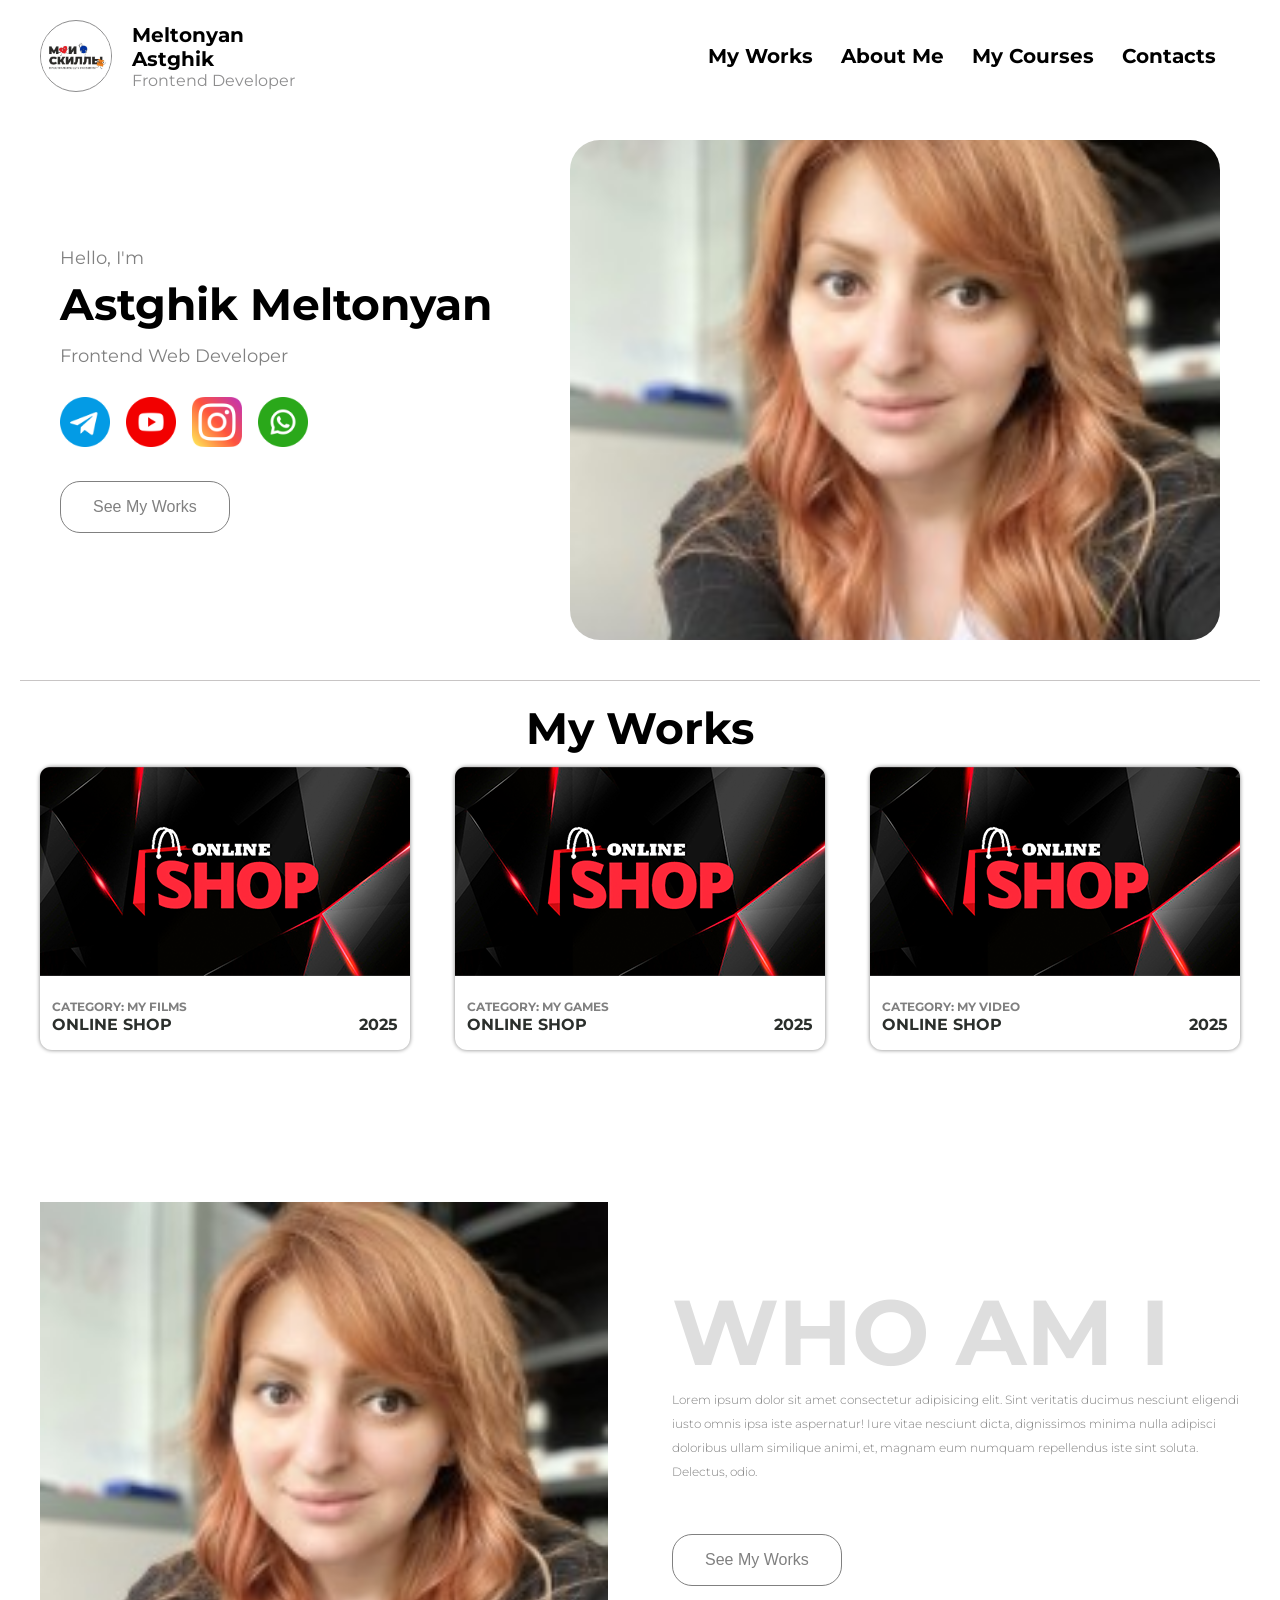
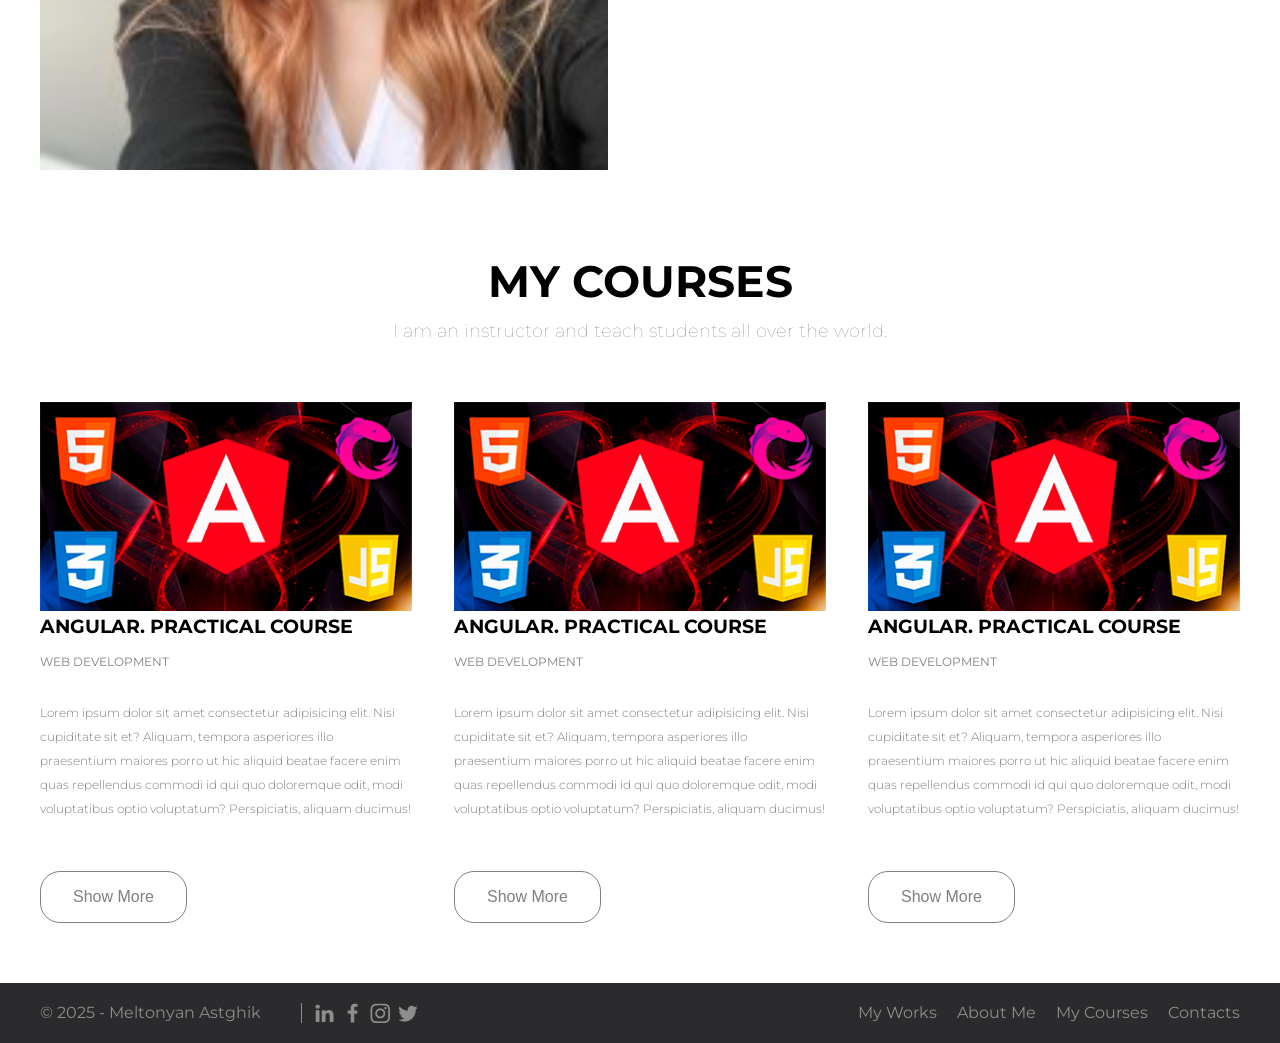
==== aboutme.html @ 7452e957 "me" ====
<!DOCTYPE html>
<html lang="en">

<head>
    <meta charset="UTF-8">
    <meta name="viewport" content="width=device-width, initial-scale=1.0">
    <title>Meltonyan Astghik</title>
    <link rel="stylesheet" href="./CSS/style.css">
</head>

<body>
    <header class="header">
        <div class="container header_container">
            <div class="logo_blok">
                <img src="./logologo.jpg" alt="" class="image">
                <div>
                    <div class="name">Meltonyan </br> Astghik</div>
                    <div class="prof">Frontend Developer</div>
                </div>
            </div>
            <div>
                <a href="#my_works" class="header_link">My Works</a>
                <a href="#about_me" class="header_link">About Me</a>
                <a href="#courses" class="header_link">My Courses</a>
                <a href="#contacts" class="header_link">Contacts</a>
            </div>
        </div>
    </header>
    <main>
        <div class="container main_container">
            <div class="container_about">
                <div>
                    <div class="about">
                        <p class="text">Hello, I'm</p>
                        <h1 class="title">Astghik Meltonyan</h1>
                        <p class="text">Frontend Web Developer</p>
                    </div>
                    <div class="social">
                        <a href="https://t.me/astghikmeltonyan" class="social_link">
                            <img src="./social/telegram.png" alt="">
                        </a>
                        <a href="" class="social_link">
                            <img src="./social/youtube.png" alt="">
                        </a>
                        <a href="" class="social_link">
                            <img src="./social/insta.png" alt="">
                        </a>
                        <a href="" class="social_link">
                            <img src="./social/free-icon-whatsapp-4494494.png" alt="">
                        </a>
                    </div>
                    <button class="about_button">See My Works</button>
                </div>
            </div>
            <div class="container_about">
                <div class="my_img">
                    <!-- <img class="my_img" src="./1711916270944.jpg" alt=""> -->
                </div>
            </div>
        </div>
        <div class="container works_container" id="my_works">
            <h2 class="subtitle">My Works</h2>
            <ul class="works_list">
                <li class="works_item">
                    <a href="../4-ый проект/My list/my_films.html" target="_blank">
                        <img src="./image.png" alt="">
                        <div class="work_content">
                            <p class="work_text"><span>CATEGORY: MY FILMS</span> </br> ONLINE SHOP</p>
                            <p class="work_text">2025</p>
                        </div>
                    </a>
                </li>
                <li class="works_item">
                    <a href="../3-ый проект/index.html">
                        <img src="./image.png" alt="">
                        <div class="work_content">
                            <p class="work_text"><span>CATEGORY: MY GAMES</span> </br> ONLINE SHOP</p>
                            <p class="work_text">2025</p>
                        </div>
                    </a>
                </li>
                <li class="works_item">
                    <a href="http://rutube.ru/video/9de5ac38c553c286a87ead00737e61ec/">
                        <img src="./image.png" alt="">
                        <div class="work_content">
                            <p class="work_text"><span>CATEGORY: MY VIDEO</span> </br> ONLINE SHOP</p>
                            <p class="work_text">2025</p>
                        </div>
                    </a>
                </li>
            </ul>
        </div>
        <div class="container container_me" id="about_me">
            <div class="me_img">
                <img src="./1711916270944.jpg" alt="">
            </div>
            <div class="me_content">
                <!-- <h2 class="subtitle subtitle_me">
                    ABOUT ME
                </h2> -->
                <p class="text_me">WHO AM I</p>
                <p class="text_long">Lorem ipsum dolor sit amet consectetur adipisicing elit. Sint veritatis ducimus
                    nesciunt eligendi
                    iusto omnis ipsa iste aspernatur! Iure vitae nesciunt dicta, dignissimos minima nulla adipisci
                    doloribus ullam similique animi, et, magnam eum numquam repellendus iste sint soluta. Delectus,
                    odio.</p>
                <button class="about_button">See My Works</button>
            </div>
        </div>
        <div class="container container_courses" id="courses">
            <h2 class="subtitle">MY COURSES</h2>
            <p class="subtitle_text">I am an instructor and teach students all over the world.</p>
            <ul class="courses_list">
                <li class="courses_item">
                    <img src="./Angular_logo.png" alt="">
                    <h3>ANGULAR. PRACTICAL COURSE</h3>
                    <p class="courses_text">WEB DEVELOPMENT</p>
                    <p class="text_long">Lorem ipsum dolor sit amet consectetur adipisicing elit. Nisi cupiditate sit
                        et? Aliquam, tempora asperiores illo praesentium maiores porro ut hic aliquid beatae facere enim
                        quas repellendus commodi id qui quo doloremque odit, modi voluptatibus optio voluptatum?
                        Perspiciatis, aliquam ducimus!</p>
                    <button class="about_button">Show More</button>
                </li>
                <li class="courses_item">
                    <img src="./Angular_logo.png" alt="">
                    <h3>ANGULAR. PRACTICAL COURSE</h3>
                    <p class="courses_text">WEB DEVELOPMENT</p>
                    <p class="text_long">Lorem ipsum dolor sit amet consectetur adipisicing elit. Nisi cupiditate sit
                        et? Aliquam, tempora asperiores illo praesentium maiores porro ut hic aliquid beatae facere enim
                        quas repellendus commodi id qui quo doloremque odit, modi voluptatibus optio voluptatum?
                        Perspiciatis, aliquam ducimus!</p>
                    <button class="about_button">Show More</button>
                </li>
                <li class="courses_item">
                    <img src="./Angular_logo.png" alt="">
                    <h3>ANGULAR. PRACTICAL COURSE</h3>
                    <p class="courses_text">WEB DEVELOPMENT</p>
                    <p class="text_long">Lorem ipsum dolor sit amet consectetur adipisicing elit. Nisi cupiditate sit
                        et? Aliquam, tempora asperiores illo praesentium maiores porro ut hic aliquid beatae facere enim
                        quas repellendus commodi id qui quo doloremque odit, modi voluptatibus optio voluptatum?
                        Perspiciatis, aliquam ducimus!</p>
                    <button class="about_button">Show More</button>
                </li>
            </ul>
        </div>
    </main>
    <footer class="container_footer" id="contacts">
        <div class="container footer">
            <div class="footer_social">
                <p class="footer_text">&copy; 2025 - Meltonyan Astghik</p>
                <ul class="footer_list">
                    <li class="linkedin">
                        <a href="#"></a>
                    </li>
                    <li class="facebook">
                        <a href="#"></a>
                    </li>
                    <li class="instagram">
                        <a href="#"></a>
                    </li>
                    <li class="twitter">
                        <a href="#"></a>
                    </li>
                </ul>
            </div>
            <div class="footer_menu">
                <a href="#my_works">My Works</a>
                <a href="#about_me">About Me</a>
                <a href="#courses">My Courses</a>
                <a href="#contacts">Contacts</a>
            </div>
        </div>
    </footer>
</body>

</html>
---- CSS/style.css ----
@import url('https://fonts.googleapis.com/css2?family=Montserrat:ital,wght@0,100..900;1,100..900&display=swap');

* {
    margin: 0;
}

body {
    font-family: "Montserrat", sans-serif;
    font-optical-sizing: auto;
    font-style: normal;
}

ul {
    list-style: none;
    padding: 0;
}

img {
    width: 100%;
}

a {
    text-decoration: none;
    color: inherit;
}

.header {
    width: 100%;
    height: 100px;
    background: #fff;
}

.image {
    width: 70px;
    height: 70px;
    border-radius: 50%;
    border: 1px solid #8d8d8e;
    margin-right: 20px;
    object-fit: contain;
}

.name {
    font-size: 20px;
    font-weight: 700;
}

.container {
    width: 1200px;
    margin: 0 auto;
    padding: 20px;
}

.prof {
    color: #8d8d8e;
}

.container_about {
    padding: 20px;
}

.logo_blok {
    display: flex;
    align-items: center;
}

.header_container {
    display: flex;
    justify-content: space-between;
    align-items: center;
}

.header_link {
    margin-right: 24px;
    text-decoration: none;
    font-size: 20px;
    font-weight: 700;
    color: black;
}

.social_link {
    display: inline-block;
    width: 50px;
    height: 50px;
    margin-right: 12px;
}

.social_link:hover {
    transform: rotateX(25deg);
}

.about {
    margin-bottom: 30px;
}

.social {
    margin-bottom: 30px;
}

.about_button {
    padding: 16px 32px;
    background-color: transparent;
    border-radius: 20px;
    font-size: 16px;
    color: gray;
    border: 1px solid gray;
    cursor: pointer;
}

.about_button:hover {
    background-color: gray;
    color: white;
}

.text {
    font-size: 18px;
    color: gray;
    margin-bottom: 8px;
}

.title {
    font-size: 44px;
    margin-bottom: 14px;
}

.my_img {
    width: 650px;
    height: 500px;
    background-image: url("./../1711916270944.jpg");
    background-size: cover;
    background-position: center;
    background-repeat: no-repeat;
    border-radius: 30px;
}

.main_container {
    border-bottom: 1px solid rgb(200, 197, 197);
    display: flex;
    justify-content: space-between;
    align-items: center;
}

text:first-of-type {
    font-size: 32px;
}

.subtitle {
    text-align: center;
    font-size: 44px;
    margin-bottom: 12px;
}

.works_container {
    margin-bottom: 112px;
}

.works_list {
    padding-left: 0;
    display: flex;
    justify-content: space-between;
}

.works_item {
    border-radius: 12px;
    box-shadow: 0 0 4px gray;
    cursor: pointer;
}

.works_item:hover {
    box-shadow: 0 0 25px gray;
}


.work_content {
    display: flex;
    justify-content: space-between;
    align-items: flex-end;
    padding: 16px 12px;
}

span {
    font-size: 12px;
    color: gray;
}

.work_text {
    font-size: 16px;
    font-weight: bold;
    color: #2b2f2c;
}

.container_me {
    display: flex;
    justify-content: space-between;
    margin-bottom: 40px;
}

.me_img {
    width: 49%;
    margin-right: 64px;
}

.me_content {
    width: 49%;
    padding-top: 74px;
    text-align: start;
}

.subtitle_me {
    text-align: start;
}

.text_me {
    font-size: 92px;
    font-weight: bold;
    color: #dedede;
}

.text_long {
    font-size: 12px;
    font-weight: 300;
    color: gray;
    line-height: 24px;
    margin-bottom: 50px;
}

.container_courses {
    margin-bottom: 40px;
}

.courses_list {
    display: flex;
    justify-content: space-between;
    padding-left: 0;
}

.courses_item {
    width: 31%;
}

.subtitle_text {
    font-size: 18px;
    font-weight: lighter;
    color: gray;
    text-align: center;
    margin-bottom: 60px;
}

.courses_text {
    margin-bottom: 32px;
    font-size: 12px;
    color: gray;
}

h3 {
    margin-bottom: 16px;
}

.container_footer {
    background-color: #2b2a2c;
    color: #8d8d8e;
}

.footer_social {
    display: flex;
}

.footer_list {
    display: flex;
    padding-left: 12px;
}

.footer_text {
    border-right: 1px solid #8d8d8e;
    padding-right: 40px;
}

.linkedin,
.facebook,
.instagram,
.twitter {
    margin-right: 8px;
    width: 20px;
    height: 20px;
    background-repeat: no-repeat;
    background-position: center;
    color: #8d8d8e;
}

.linkedin {
    background-image: url('../social/linkedin_icon.png');
}

.facebook {
    background-image: url('../social/facebook_icon.png');
}

.instagram {
    background-image: url('../social/instagram_icon.png');
}

.twitter {
    background-image: url('../social/twitter_icon.png');
}

.footer {
    display: flex;
    justify-content: space-between;
}

.footer_menu a:not(:last-child) {
    margin-right: 16px;
}

@media (max-width: 780px) {
   .main_container {
    flex-direction: column;
   }

   .container {
    max-width: 780px;
   }

   .works_list {
    flex-direction: column;
    align-items: center;
   }
    .works_item {
        width: 80%;
        margin-bottom: 12px;
    }
}
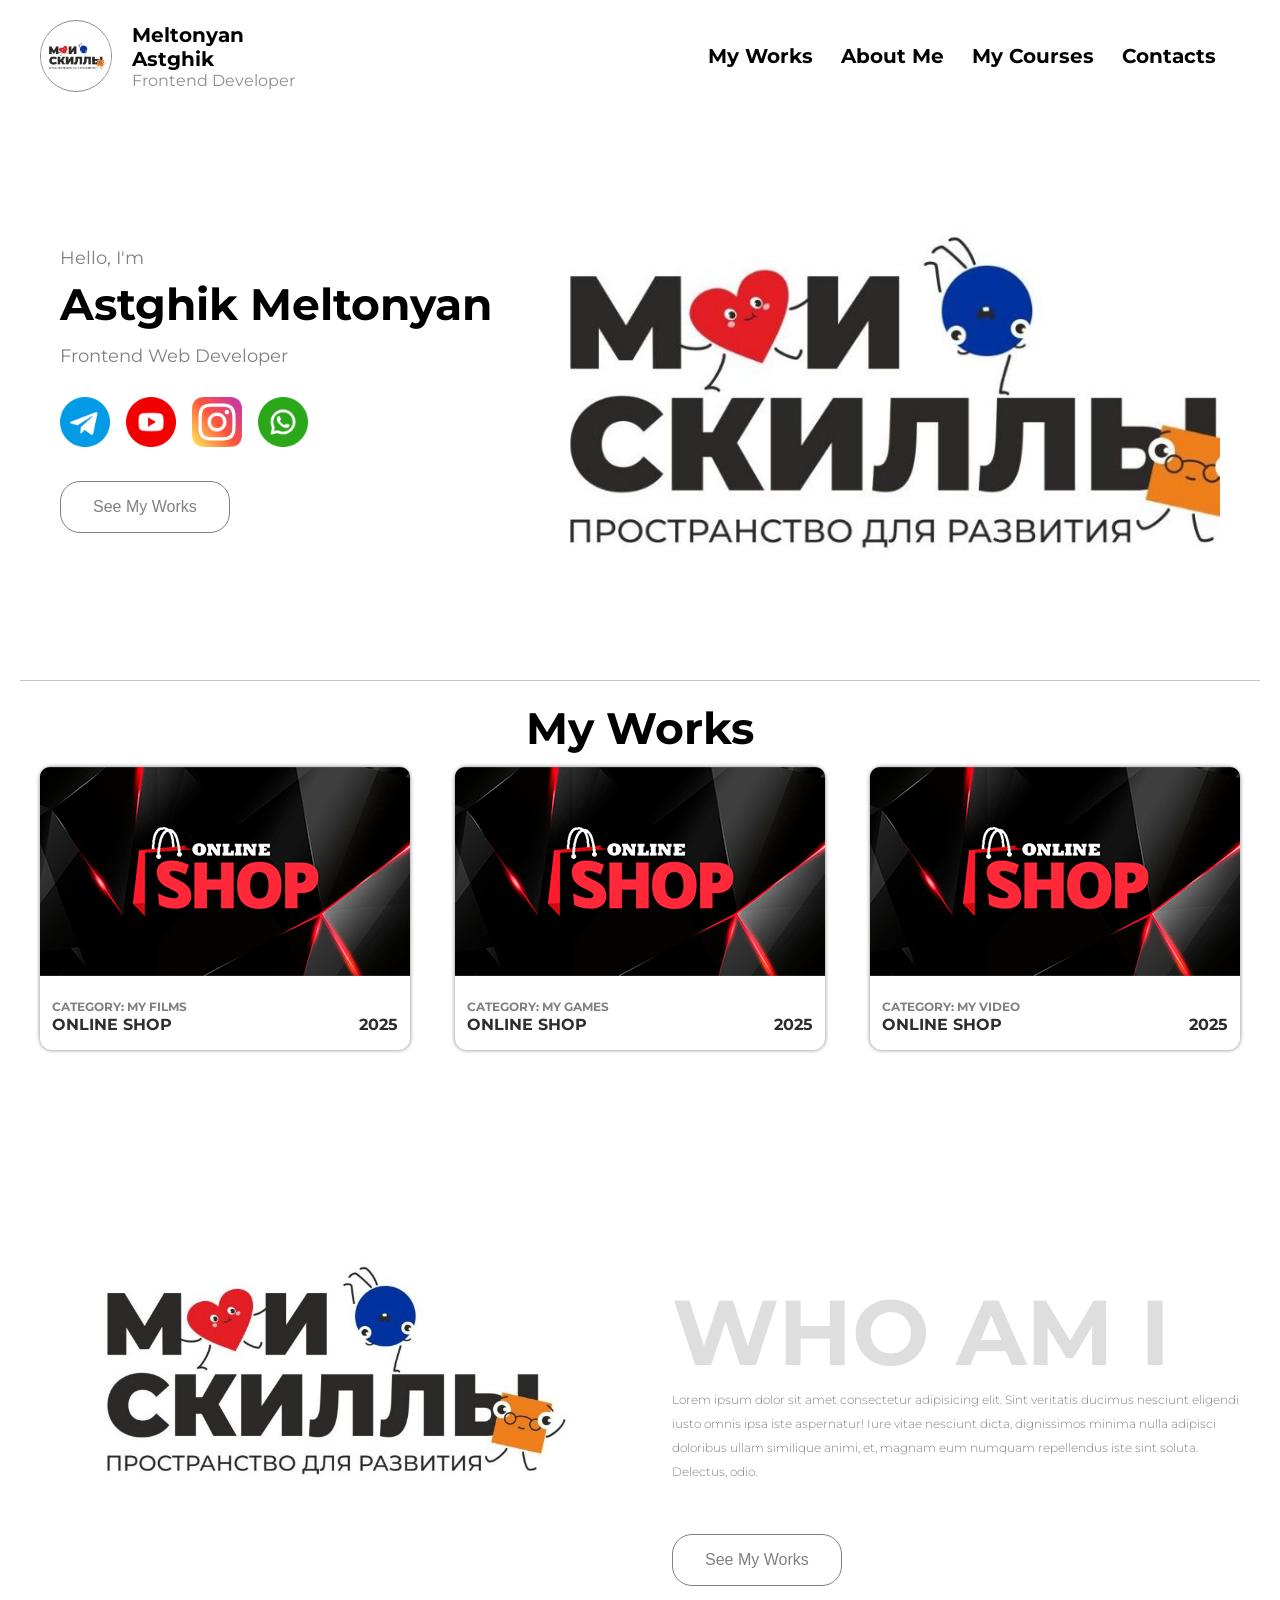
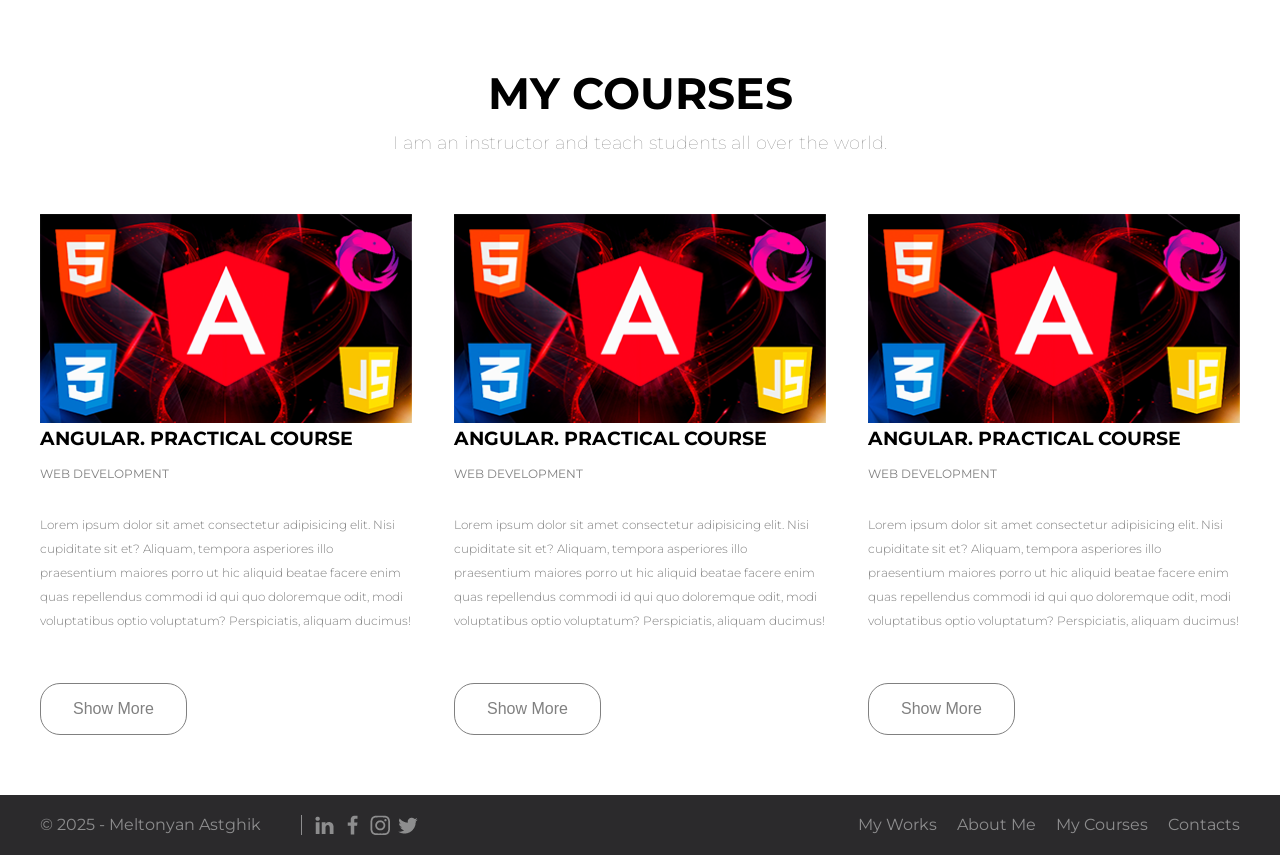
==== commit 6d39f285: "me chenge" ====
--- a/aboutme.html
+++ b/aboutme.html
@@ -92,7 +92,7 @@
         </div>
         <div class="container container_me" id="about_me">
             <div class="me_img">
-                <img src="./1711916270944.jpg" alt="">
+                <img src="./logologo.jpg" alt="">
             </div>
             <div class="me_content">
                 <!-- <h2 class="subtitle subtitle_me">
--- a/CSS/style.css
+++ b/CSS/style.css
@@ -125,7 +125,7 @@
 .my_img {
     width: 650px;
     height: 500px;
-    background-image: url("./../1711916270944.jpg");
+    background-image: url("./../logologo.jpg");
     background-size: cover;
     background-position: center;
     background-repeat: no-repeat;
